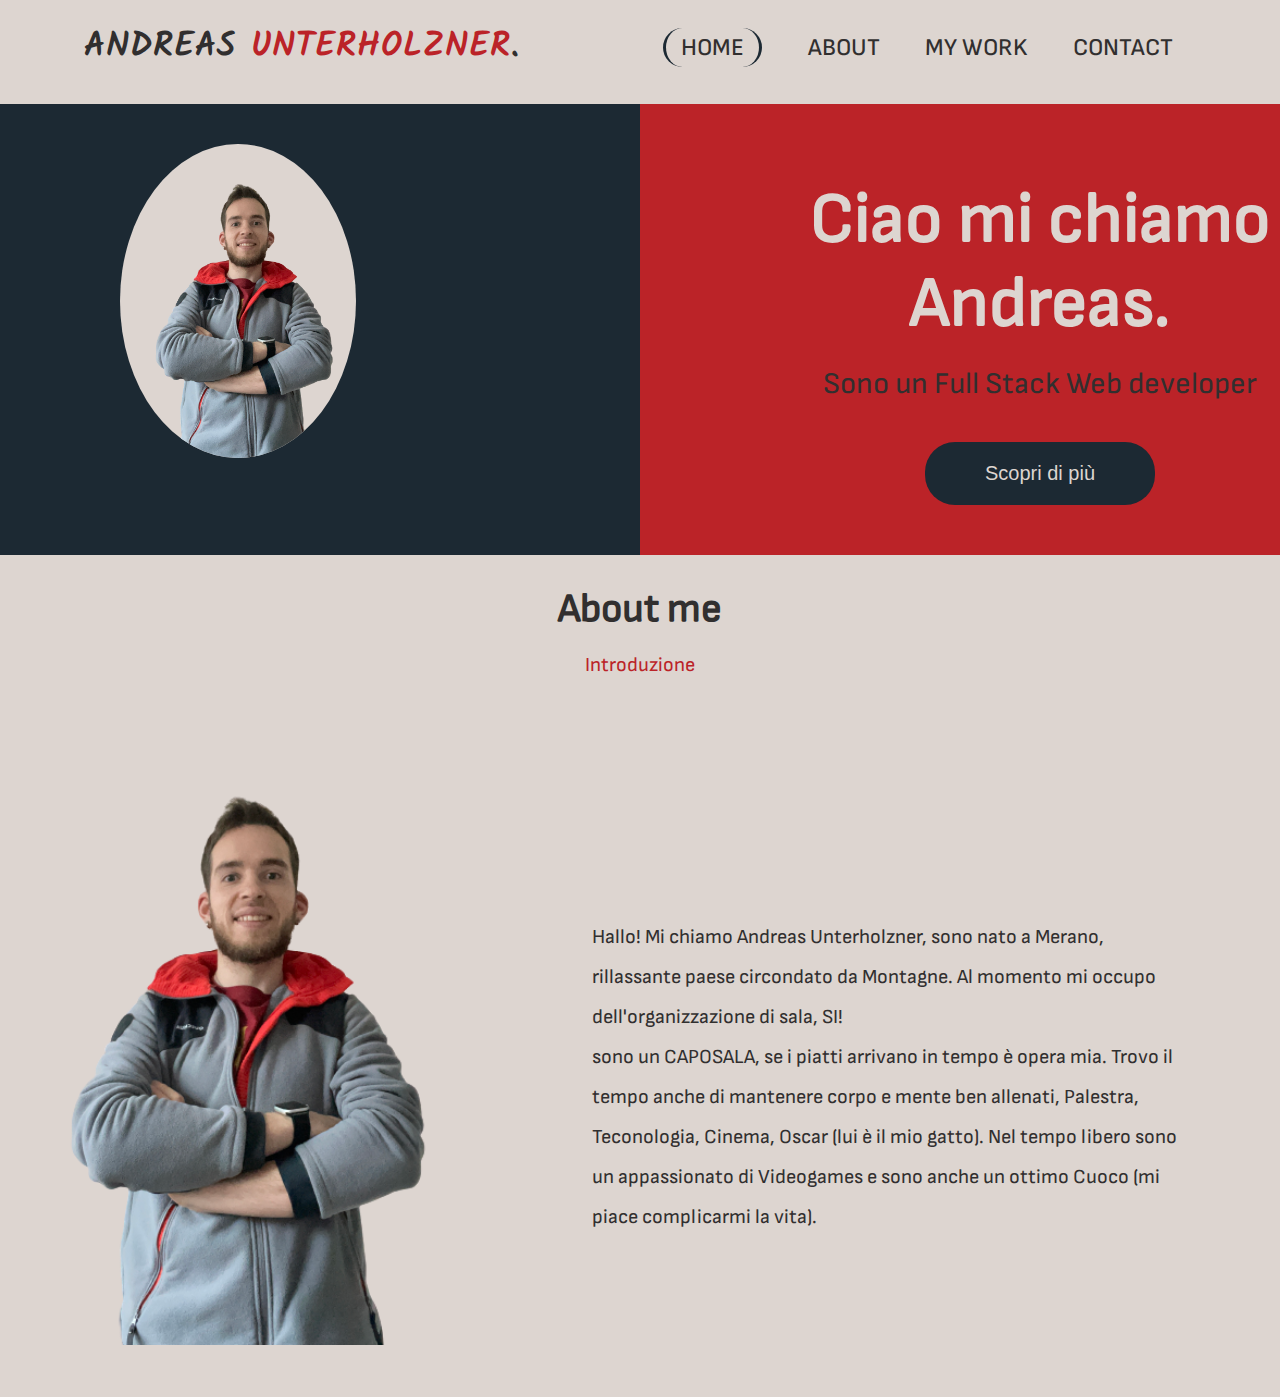
==== index.html @ 7ec91c0f "Doovrebbe funzionare tutto" ====
<!DOCTYPE html>
<html lang="en">
	<head>
		<meta charset="UTF-8" />
		<meta http-equiv="X-UA-Compatible" content="IE=edge" />
		<meta name="viewport" content="width=device-width, initial-scale=1.0" />
		<meta
			name="description"
			content="Andreas Unterholzner portfolio personale"
		/>
		<meta name="author" content="Andreas Unterholzner" />

		<link rel="stylesheet" href="assets/styles/style.css" />
		<title>Andreas Unterholzner</title>
	</head>
	<body>
		<header class="main-head">
			<nav>
				<h1 class="logo"> Andreas <span>Unterholzner</span>.</h1>
				<ul>
					<li><a href="" class="active">Home</a></li>
					<li><a href="">About</a></li>
					<li><a href="">My Work</a></li>
					<li><a href="">Contact</a></li>
				</ul>
			</nav>
		</header>

		<!-- HERO SECTION -->
		<section class="hero">
				<div class="foto-section">
					<img src="assets/images/io.png" alt="">
					
				</div>
				<div class="text-section">
					<h3>Ciao mi chiamo <br> Andreas.</h3>
					<p>Sono  un Full Stack Web developer</p>
					<button>Scopri di più</button>
				</div>
		
		</section>

		<!-- INTRO SECTION -->
		<section class="intro">
			<div class="heading">
				<h2>About me</h2>
				<span>Introduzione</span>
			</div>
			<div class="intro-container">
				<div class="intro-img">
					<img src="assets/images/io.png" alt="">
				</div>
				<div class="intro-text">
					<p>Hallo! 

						Mi chiamo Andreas Unterholzner, sono nato a Merano, rillassante  paese circondato da Montagne.
						
						Al momento mi occupo dell'organizzazione di sala, SI! <br> sono un CAPOSALA, se i piatti arrivano in tempo è opera mia.
						
						Trovo il tempo anche di mantenere corpo e mente ben allenati, Palestra, Teconologia, Cinema, Oscar (lui è il mio gatto).
						
						Nel tempo libero sono un appassionato di Videogames e sono anche un ottimo Cuoco (mi piace complicarmi la vita).</p>
						
				</div>
			</div>
		</section>
	</body>
</html>
---- assets/styles/style.css ----
/* IMPORTING FONT */
@font-face {
    font-family: 'logo';
    src: url('/assets/fonts/Kalam-Regular.ttf');
}

@font-face {
    font-family: 'normal';
    src: url('/assets/fonts/SofiaSans-Regular.ttf');
}

@font-face {
    font-family: 'medium';
    src: url('/assets/fonts/SofiaSans-Medium.ttf');
}

/* GLOBAL STYLINGS */

* {
    margin: 0;
    padding: 0;
    box-sizing: border-box;
    scroll-behavior: smooth;
}

html,
body {
    font-size: 62.5%;
}

body {
    font-family: 'normal', sans-serif;
    background: #DDD5D0;
    color: #312F2F;
}

h1 {
    font-size: 2.5rem;
}

li,
button,
label,
input,
p {
    font-size: 2rem;
}

h2 {
    font-size: 4.8rem;
}

h3 {
    font-size: 3rem;
}

h4,
h5 {
    font-size: 2.5rem;
}

button {
    padding: 2rem 6rem;
}

.heading {
    text-align: center;
    margin-top: 3rem;
}

.heading h2 {
    font-size: 4rem;
    padding-bottom: 2rem;
}

.heading span {
    font-size: 2rem;
    color: #BB2328;
    font-weight: 500;
}


/* navbar */
.main-head {
    background: #DDD5D0;
    top: 0px;
}

nav {
    display: flex;
    width: 90%;
    margin: auto;
    padding: 2rem;
    min-height: 10vh;
    align-items: center;
    flex-wrap: wrap;
}

nav h1 {
    font-family: 'logo', sans-serif;
    font-size: 3.4rem;
    text-transform: uppercase;
    flex: 1 1 40rem;
    letter-spacing: 1px;
}

nav h1 span {
    color: #BB2328;


}

nav ul {
    display: flex;
    flex: 1 1 40rem;
    justify-content: space-around;
    list-style: none;
    list-style-type: none;
    align-items: center;


}

nav ul li {
    text-decoration: none;
}

nav ul li a {
    position: relative;
    text-transform: uppercase;
    color: #312F2F;
    text-decoration: none;
    font-size: 2.4rem;
    font-family: 'medium', sans-serif;

}

nav ul li a::after {
    content: '';
    position: absolute;
    width: 100%;
    height: 3px;
    bottom: 0;
    left: 0;
    background: #BB2328;
    transform-origin: bottom left right;
    transition: transform 0.3s ease-out;
    transform: scaleX(0);

}

nav ul li a:hover::after {
    transform: scaleX(1);

}

nav ul li a:hover {
    color: #BB2328;
    border: none;
}

.active {

    border-left: 3px solid #1C2933;
    border-right: 3px solid #1C2933;
    border-radius: 4rem;
    padding: 0.5rem;
    padding-right: 1.5rem;
    padding-left: 1.5rem;
}

/* HERO SECTION  */

.hero {

    background: linear-gradient(to right,
            #1C2933 0%,
            #1C2933 50%,
            #BB2328 50%,
            #BB2328 100%);
}

.text-section {

    display: flex;
    flex: 2 1 auto;
    align-items: center;
    justify-content: center;
    flex-direction: column;
    margin-left: 80rem;
    gap: 2rem;
    margin-top: -300px;
    padding-bottom: 5rem;

}

.text-section h3 {
    font-size: 70px;
    text-align: center;
    color: #DDD5D0;
}

.text-section p {
    font-size: 30px;
}

.text-section button {
    margin-top: 20px;
    background-color: #1C2933;
    color: #DDD5D0;
    outline: none;
    border: none;
    border-radius: 3rem;
    cursor: pointer;
}

.foto-section {
    display: flex;
    justify-content: center;
    align-items: flex-start;
    flex-direction: column;
    margin-left: 10rem;
    margin-top: 1rem;
    margin-bottom: 2rem;


}

.foto-section img {
    width: 20%;
    margin-left: 20px;
    margin-top: 4rem;
    background: #DDD5D0;
    border-radius: 50%;

}

/* INTRO SECTION */

.intro-container {
    display: grid;
    grid-template-columns: repeat(2, 1fr);
    gap: 3px;
    margin-top: 4rem;
    margin-bottom: 5rem;
    margin-right: 10rem;
}

.intro-img img {
    width: 80%;
}

.intro-text {

    padding-top: 200px;
    line-height: 4rem;
}

.info-text p {
    font-weight: 500;
    font-size: 3.4rem;
    line-height: 20px;
}

/* SKILLLS SECTION */

.skills .heading {
    background-color: #1C2933;
    color: #DDD5D0;
    padding: 20px;
    padding-top: 4rem;
    text-align: center;
    justify-content: center;
}

.skill-container {
    background: #6E1B25;
    display: grid;
    grid-template-columns: repeat(4, 0.5fr);
    gap: 3px;
    padding-bottom: 2rem;
    padding-top: 3rem;
}

.skills-box {
    padding: 10rem;
    padding-right: 35rem;
    margin: 16px;
    box-shadow: 5px 5px 14px 5px #ddd5d0;
    border-radius: 3rem;
    padding-right: 2rem;


}

.skills-box img {

    justify-content: center;
    margin-left: 1rem;
    width: 50%;
    height: 80%;
    object-fit: contain;
    align-content: center;
    margin-top: 1em;
    align-content: center;

}

.skills-box h2 {
    color: #DDD5D0;
    font-size: 30px;
    text-align: center;
    padding-bottom: 1rem;
    margin-left: -8rem;
}

.skills-box p {
    color: #DDD5D0;
    font-size: 1.7rem;
    text-align: center;
    margin-left: -8rem;
}

/* PORTFOLIO SECTION */

.progetti-container{
    min-height: 10vh;
    padding-top: 5rem;
    padding-bottom: 4rem;
}
.progetti-container p{
    text-align: center;
    font-size: 3rem;


}
.progetti-container button{
    display: flex;
    justify-content: center;
    align-content: center;
    margin-left: 60rem;
    margin-top: 4rem;
    outline: none;
    background-color: #BB2328;
    border: none;
    border-radius: 2rem;
    color: #DDD5D0;



}
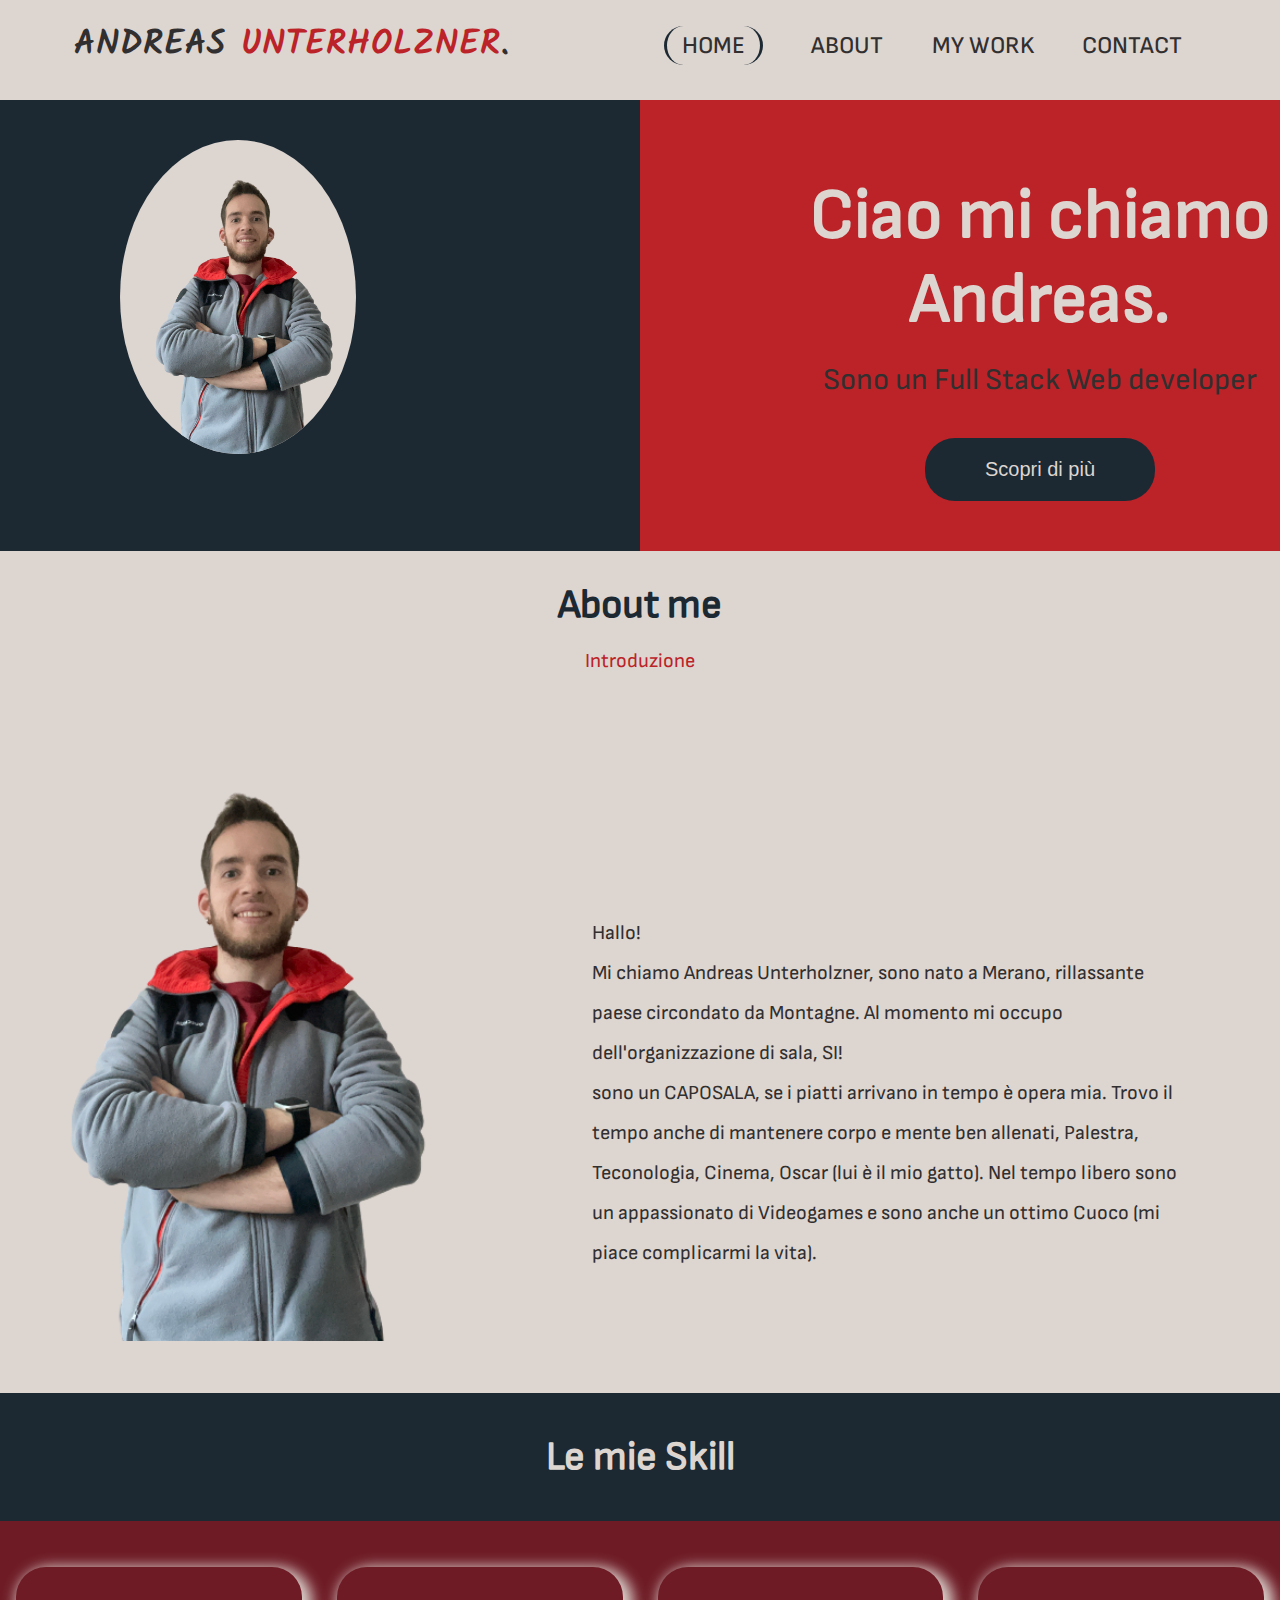
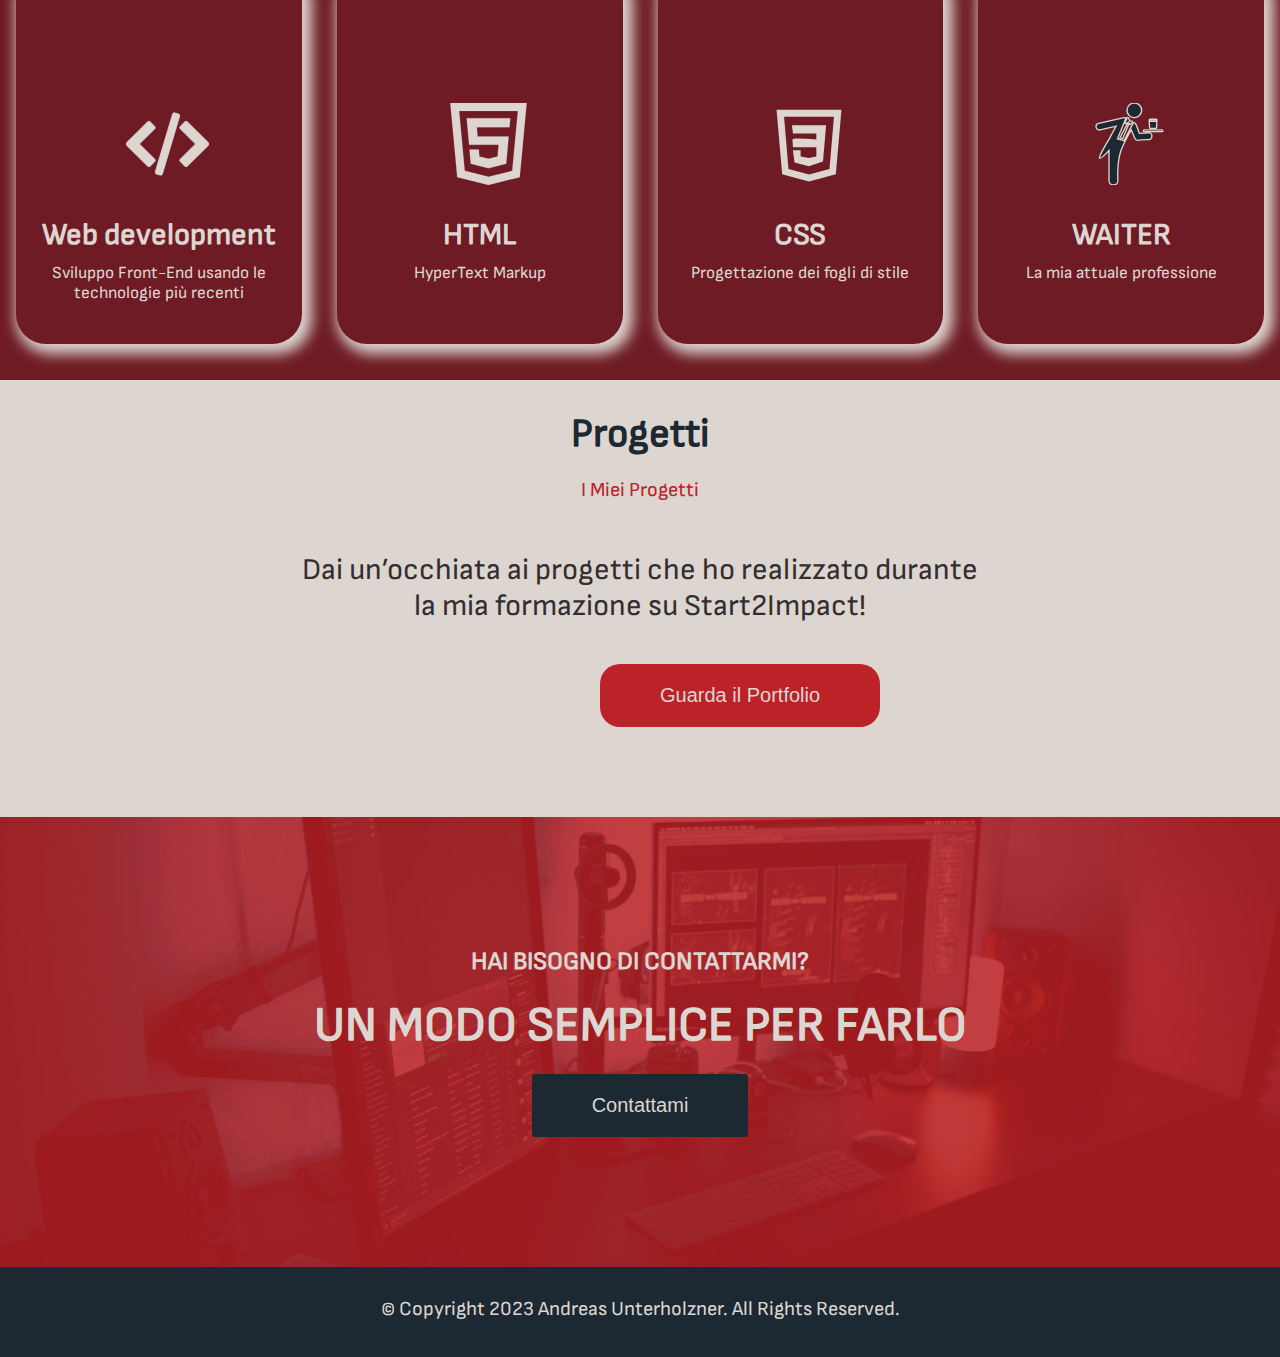
==== commit fcea02c3: "Creato la pagina iniziale del  mio sito" ====
--- a/index.html
+++ b/index.html
@@ -10,16 +10,16 @@
 		/>
 		<meta name="author" content="Andreas Unterholzner" />
 
-		<link rel="stylesheet" href="assets/styles/style.css" />
+		<link rel="stylesheet" href="/assets/styles/style.css" />
 		<title>Andreas Unterholzner</title>
 	</head>
 	<body>
 		<header class="main-head">
 			<nav>
-				<h1 class="logo"> Andreas <span>Unterholzner</span>.</h1>
+				<h1 class="logo">Andreas <span>Unterholzner</span>.</h1>
 				<ul>
-					<li><a href="" class="active">Home</a></li>
-					<li><a href="">About</a></li>
+					<li><a href="index.html" class="active">Home</a></li>
+					<li><a href="about-me.html">About</a></li>
 					<li><a href="">My Work</a></li>
 					<li><a href="">Contact</a></li>
 				</ul>
@@ -28,16 +28,17 @@
 
 		<!-- HERO SECTION -->
 		<section class="hero">
-				<div class="foto-section">
-					<img src="assets/images/io.png" alt="">
-					
-				</div>
-				<div class="text-section">
-					<h3>Ciao mi chiamo <br> Andreas.</h3>
-					<p>Sono  un Full Stack Web developer</p>
-					<button>Scopri di più</button>
-				</div>
-		
+			<div class="foto-section">
+				<img src="assets/images/io.png" alt="" />
+			</div>
+			<div class="text-section">
+				<h3>
+					Ciao mi chiamo <br />
+					Andreas.
+				</h3>
+				<p>Sono un Full Stack Web developer</p>
+				<button>Scopri di più</button>
+			</div>
 		</section>
 
 		<!-- INTRO SECTION -->
@@ -48,21 +49,74 @@
 			</div>
 			<div class="intro-container">
 				<div class="intro-img">
-					<img src="assets/images/io.png" alt="">
+					<img src="assets/images/io.png" alt="" />
 				</div>
 				<div class="intro-text">
-					<p>Hallo! 
-
-						Mi chiamo Andreas Unterholzner, sono nato a Merano, rillassante  paese circondato da Montagne.
-						
-						Al momento mi occupo dell'organizzazione di sala, SI! <br> sono un CAPOSALA, se i piatti arrivano in tempo è opera mia.
-						
-						Trovo il tempo anche di mantenere corpo e mente ben allenati, Palestra, Teconologia, Cinema, Oscar (lui è il mio gatto).
-						
-						Nel tempo libero sono un appassionato di Videogames e sono anche un ottimo Cuoco (mi piace complicarmi la vita).</p>
-						
+					<p>
+						Hallo! <br />
+						Mi chiamo Andreas Unterholzner, sono nato a Merano, rillassante
+						paese circondato da Montagne. Al momento mi occupo
+						dell'organizzazione di sala, SI! <br />
+						sono un CAPOSALA, se i piatti arrivano in tempo è opera mia. Trovo
+						il tempo anche di mantenere corpo e mente ben allenati, Palestra,
+						Teconologia, Cinema, Oscar (lui è il mio gatto). Nel tempo libero
+						sono un appassionato di Videogames e sono anche un ottimo Cuoco (mi
+						piace complicarmi la vita).
+					</p>
 				</div>
 			</div>
 		</section>
+		<!-- SKILLS SECTION  -->
+		<section class="skills">
+			<div class="heading">
+				<h2>Le mie Skill</h2>
+			</div>
+			<div class="skill-container">
+				<div class="skills-box">
+					<img src="assets/svgs/code.svg" alt="" />
+					<h2>Web development</h2>
+					<p>Sviluppo Front-End usando le technologie più recenti</p>
+				</div>
+				<div class="skills-box">
+					<img src="assets/svgs/html.svg" alt="" />
+					<h2>HTML</h2>
+					<p>HyperText Markup</p>
+				</div>
+				<div class="skills-box">
+					<img src="assets/svgs/css.svg" alt="" />
+					<h2>CSS</h2>
+					<p>Progettazione dei fogli di stile</p>
+				</div>
+				<div class="skills-box">
+					<img src="assets/svgs/waiter.svg" alt="" />
+					<h2>WAITER</h2>
+					<p>La mia attuale professione</p>
+				</div>
+			</div>
+		</section>
+		<!-- PORTFOLIO SECTION -->
+		<section class="progetti">
+			<div class="heading">
+				<h2>Progetti</h2>
+				<span>I Miei Progetti</span>
+			</div>
+			<div class="progetti-container">
+				<p>Dai un’occhiata ai progetti che ho realizzato durante <br> la mia formazione su Start2Impact!</p>
+				<button>Guarda il Portfolio</button>
+			</div>
+		</section>
+		<!-- CONTACT SECTION -->
+		<section class="contact">
+			<div class="contact-container">
+				<h1>hai bisogno di contattarmi?</h1>
+				<h2>un modo semplice per farlo</h2>
+				<button>Contattami</button>
+			</div>
+		</section>
+		<!-- FOOTER SECTION -->
+		<footer>
+			<p>&#169; Copyright 2023 Andreas Unterholzner. All Rights Reserved.</p>
+
+		</footer>
 	</body>
 </html>
--- a/assets/styles/style.css
+++ b/assets/styles/style.css
@@ -66,11 +66,13 @@
 .heading {
     text-align: center;
     margin-top: 3rem;
+    color: #1C2933;
 }
 
 .heading h2 {
     font-size: 4rem;
     padding-bottom: 2rem;
+    
 }
 
 .heading span {
@@ -90,7 +92,7 @@
     display: flex;
     width: 90%;
     margin: auto;
-    padding: 2rem;
+    padding: 1rem;
     min-height: 10vh;
     align-items: center;
     flex-wrap: wrap;
@@ -212,6 +214,11 @@
     border: none;
     border-radius: 3rem;
     cursor: pointer;
+transition: all .2s ease-in-out;
+
+}
+.text-section button:hover{
+    background-color: rgba(33, 55, 72, 0.9) ;
 }
 
 .foto-section {
@@ -245,6 +252,10 @@
     margin-bottom: 5rem;
     margin-right: 10rem;
 }
+.intro .heading{
+    color: #1C2933;
+
+}
 
 .intro-img img {
     width: 80%;
@@ -266,7 +277,7 @@
 
 .skills .heading {
     background-color: #1C2933;
-    color: #DDD5D0;
+   color: #DDD5D0;
     padding: 20px;
     padding-top: 4rem;
     text-align: center;
@@ -323,18 +334,20 @@
 
 /* PORTFOLIO SECTION */
 
-.progetti-container{
+.progetti-container {
     min-height: 10vh;
     padding-top: 5rem;
-    padding-bottom: 4rem;
-}
-.progetti-container p{
+    padding-bottom: 9rem;
+}
+
+.progetti-container p {
     text-align: center;
     font-size: 3rem;
 
 
 }
-.progetti-container button{
+
+.progetti-container button {
     display: flex;
     justify-content: center;
     align-content: center;
@@ -345,7 +358,68 @@
     border: none;
     border-radius: 2rem;
     color: #DDD5D0;
-
-
-
+    cursor: pointer;
+    transition: all .2s ease-in;
+    
+}
+.progetti-container button:hover{
+    background-color: rgba(205, 37, 42,0.9);
+}
+
+/* CONTACT SECTION */
+.contact {
+    width: 100%;
+    height: 50vh;
+    background-position: center;
+    background-size: cover;
+    background-image: url("/assets/images/pc.jpg");
+}
+
+.contact-container {
+    width: 100%;
+    height: 50vh;
+    background-color: rgba(185, 30, 35, 0.85);
+    display: flex;
+    justify-content: center;
+    flex-direction: column;
+    align-content: center;
+    align-items: center;
+    text-transform: uppercase;
+    color: #DDD5D0;
+
+}
+
+.contact-container h1,
+h2 {
+    padding-bottom: 2rem;
+   
+}
+
+.contact-container button {
+    background-color: #1C2933;
+    color: #DDD5D0;
+    outline: none;
+    border: none;
+    border-radius: 3px;
+    transition: all .2s ease;
+
+}
+
+.contact-container button:hover {
+    background-color: rgba(33, 55, 72, 0.9);
+}
+/* FOOTER SECTION */
+footer{
+    min-height: 10vh;
+    background-color: #1C2933;
+}
+footer p{
+    color: #DDD5D0;
+    display: flex;
+    flex-direction: row;
+    align-items: center;
+    justify-content: center;
+    align-content: center;
+   text-align: center;
+   padding: 3rem;
 }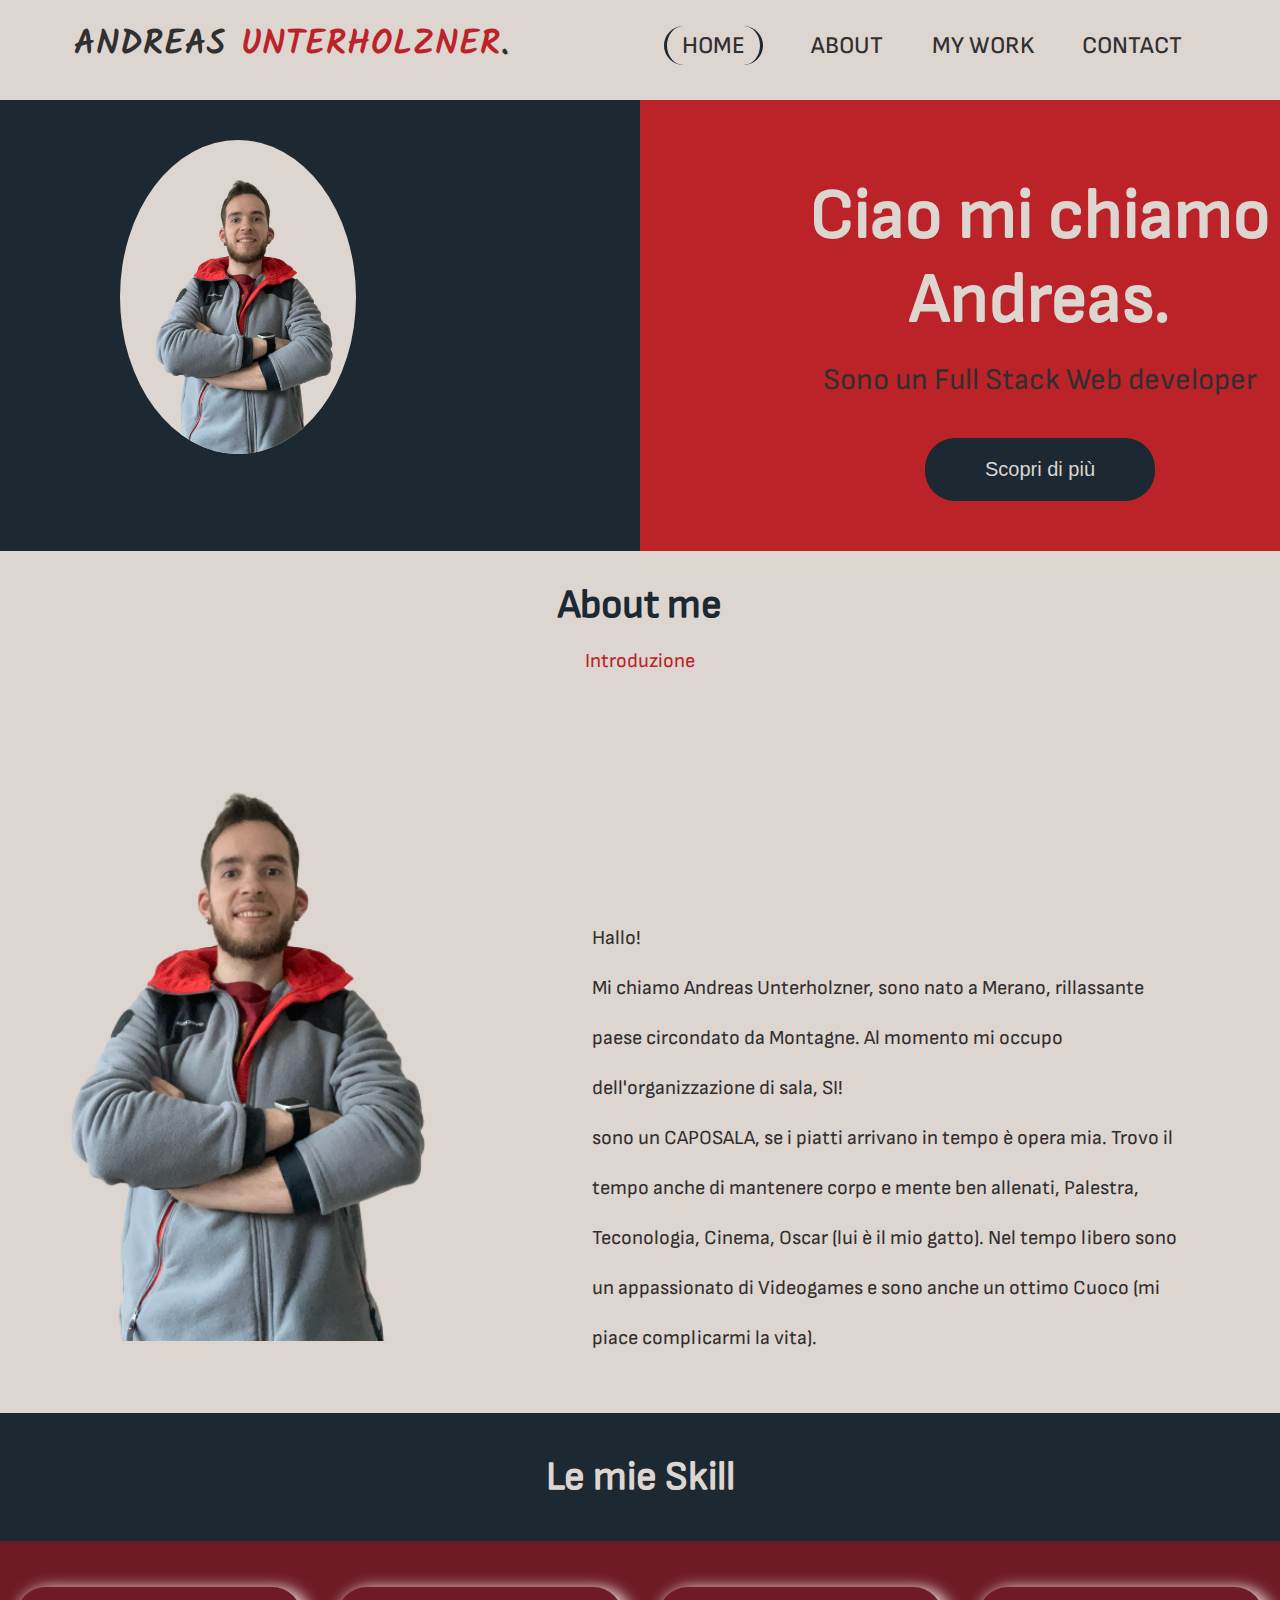
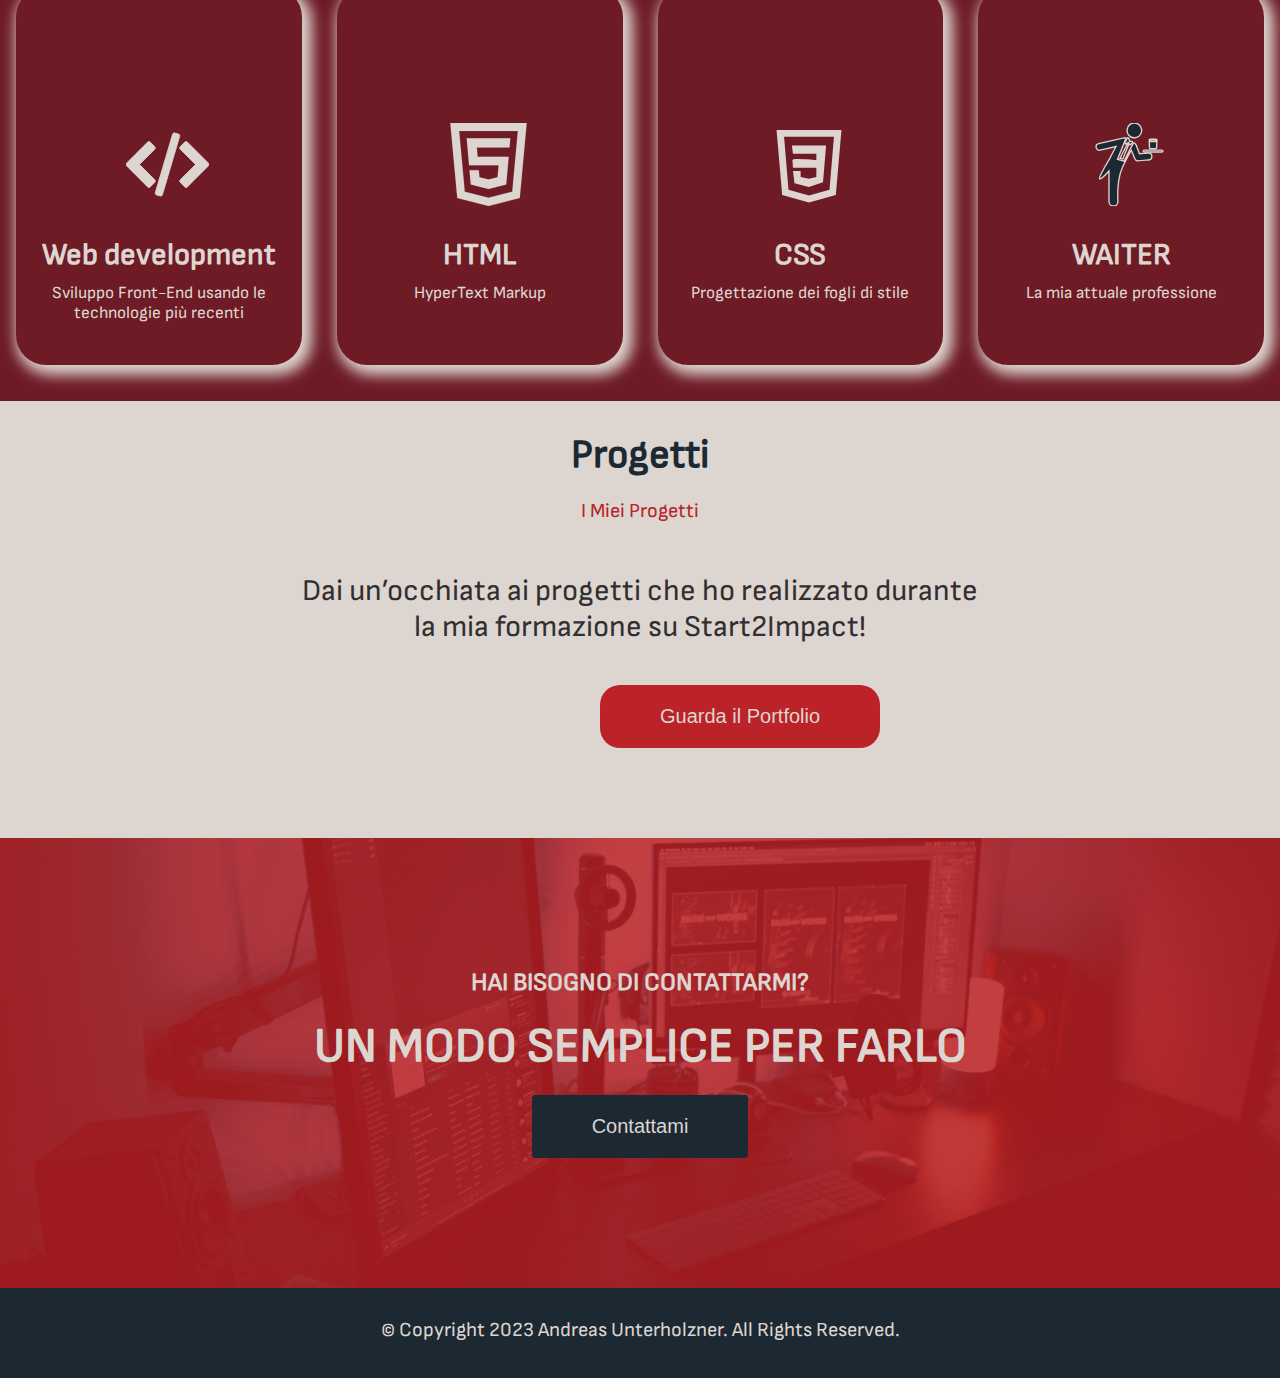
==== commit 1d51778c: "Creato la sezione contatto ancora da definire" ====
--- a/index.html
+++ b/index.html
@@ -10,7 +10,8 @@
 		/>
 		<meta name="author" content="Andreas Unterholzner" />
 
-		<link rel="stylesheet" href="/assets/styles/style.css" />
+		<link rel="stylesheet" href="assets/styles/style.css" />
+		<link rel="stylesheet" href="https://cdnjs.cloudflare.com/ajax/libs/font-awesome/6.2.1/css/all.min.css">
 		<title>Andreas Unterholzner</title>
 	</head>
 	<body>
@@ -21,7 +22,7 @@
 					<li><a href="index.html" class="active">Home</a></li>
 					<li><a href="about-me.html">About</a></li>
 					<li><a href="">My Work</a></li>
-					<li><a href="">Contact</a></li>
+					<li><a href="conatct.html">Contact</a></li>
 				</ul>
 			</nav>
 		</header>
@@ -37,7 +38,8 @@
 					Andreas.
 				</h3>
 				<p>Sono un Full Stack Web developer</p>
-				<button>Scopri di più</button>
+				<a href="about-me.html">
+				<button>Scopri di più</button></a>
 			</div>
 		</section>
 
@@ -49,7 +51,7 @@
 			</div>
 			<div class="intro-container">
 				<div class="intro-img">
-					<img src="assets/images/io.png" alt="" />
+					<img src="assets/images/io.png" alt="">
 				</div>
 				<div class="intro-text">
 					<p>
@@ -102,7 +104,8 @@
 			</div>
 			<div class="progetti-container">
 				<p>Dai un’occhiata ai progetti che ho realizzato durante <br> la mia formazione su Start2Impact!</p>
-				<button>Guarda il Portfolio</button>
+				<a href="index.html">
+				<button>Guarda il Portfolio</button></a>
 			</div>
 		</section>
 		<!-- CONTACT SECTION -->
@@ -110,7 +113,8 @@
 			<div class="contact-container">
 				<h1>hai bisogno di contattarmi?</h1>
 				<h2>un modo semplice per farlo</h2>
-				<button>Contattami</button>
+				<a href="./conatct.html">
+				<button>Contattami</button></a>
 			</div>
 		</section>
 		<!-- FOOTER SECTION -->
--- a/assets/styles/style.css
+++ b/assets/styles/style.css
@@ -1,17 +1,21 @@
 /* IMPORTING FONT */
 @font-face {
     font-family: 'logo';
-    src: url('/assets/fonts/Kalam-Regular.ttf');
+    src: url('../fonts/Kalam-Regular.ttf');
 }
 
 @font-face {
     font-family: 'normal';
-    src: url('/assets/fonts/SofiaSans-Regular.ttf');
+    src: url('../fonts/SofiaSans-Regular.ttf');
 }
 
 @font-face {
     font-family: 'medium';
-    src: url('/assets/fonts/SofiaSans-Medium.ttf');
+    src: url('../fonts/SofiaSans-Medium.ttf');
+}
+@font-face {
+    font-family: 'bold' ;
+    src: url('../fonts/SofiaSans-ExtraBold.ttf');
 }
 
 /* GLOBAL STYLINGS */
@@ -22,7 +26,10 @@
     box-sizing: border-box;
     scroll-behavior: smooth;
 }
-
+a{
+    list-style: none;
+    text-decoration: none;
+}
 html,
 body {
     font-size: 62.5%;
@@ -267,10 +274,11 @@
     line-height: 4rem;
 }
 
-.info-text p {
+.intro-text p {
     font-weight: 500;
-    font-size: 3.4rem;
-    line-height: 20px;
+    font-size: 2rem;
+    line-height: 50px;
+    
 }
 
 /* SKILLLS SECTION */
@@ -372,7 +380,7 @@
     height: 50vh;
     background-position: center;
     background-size: cover;
-    background-image: url("/assets/images/pc.jpg");
+    background-image: url("../images/pc.jpg");
 }
 
 .contact-container {
@@ -422,4 +430,213 @@
     align-content: center;
    text-align: center;
    padding: 3rem;
-}+}
+/* about me page */
+aside{
+    min-height: 30vh;
+    background-color: #BB2328;
+}
+aside h2{
+    display: flex;
+    align-items: center;
+    justify-content: center;
+    flex-direction: column;
+    align-content: center;
+    text-align: center;
+    padding-top: 7rem;
+    font-size: 8rem;
+    color: #DDD5D0;
+
+}
+.about-container{
+    display: grid;
+    grid-template-columns: repeat(2,1fr);
+    gap: 1rem;
+    margin-top: 4rem;
+    margin-right: 2rem;
+    margin-left: 22rem;
+
+}
+.about-container img{
+    width: 80%;
+}
+.about-container p{
+    text-align: left;
+    padding: 3rem;
+
+}
+.about-text b{
+    font-family: 'bold', sans-serif ;
+
+}
+.about-container button{
+    align-content: center;
+    margin-left: 20rem;
+    margin-top: 2rem;
+    padding: 2rem 6rem;
+    text-align: center;
+    margin-top: 1rem;
+}
+.esperienze-container{
+    margin-top: 22rem;
+    display: grid;
+    grid-template-columns: repeat(2,1fr);
+    padding-bottom: 10rem;
+    
+}
+.sinistra{
+    padding-bottom: 2rem;
+    margin-left: 10rem;
+}
+.sinistra h2{
+    color: #BB2328;
+}
+.sinistra p{
+    line-height: 40px;
+    font-size: 22px;
+  
+}
+.destra{
+    margin-top: 5rem;
+    padding-bottom: 3rem;
+    margin-left: 8rem;
+}
+.destra h4{
+    padding-bottom: 2rem;
+}
+.destra p{
+    padding-bottom: 2rem;
+}
+
+/* conatct me page */
+
+aside h2{
+    letter-spacing: 2px;
+}
+.contact-me{
+    padding-top: 9rem;
+}
+.contact-container{
+    position: relative;
+    display: flex;
+   
+  
+}
+.contact-box{
+    display: grid;
+    grid-template-columns: repeat(2, 1fr);
+    margin-right: 9rem;
+    margin-bottom: 3rem;
+}
+.left{
+    display: flex;
+    flex-direction: column;
+    margin-left: 2rem;
+    align-items: center;
+    padding: 2rem;
+}
+.left h2{
+    color: #BB2328;
+    letter-spacing: 2px;
+}
+.left p{
+    padding-bottom: 3rem;
+    line-height: 4rem;
+}
+.right{
+    display: flex;
+    font-display: column;
+    align-content: center;
+    justify-content: center;
+    padding: 2rem;
+    background: #6E1B25;
+    color: #DDD5D0;
+    margin-left: 9rem;
+    
+    box-shadow: 12px 7px 15px -1px #1C2933;
+   
+}
+label{
+    padding-top: 3rem;
+    padding-bottom: 2rem;
+    display: flex;
+    flex-direction: column;
+    font-family: 'bold', sans-serif;
+    letter-spacing: 1px;
+    
+    
+
+}
+form input{
+    outline: none;
+    width: 32rem;
+    padding: 1rem;
+    
+}
+textarea{
+   width: 32rem;
+    resize: none;
+    outline: none;
+    padding-bottom: 32rem;
+}
+form button{
+    display: flex;
+    margin-top: 4rem;
+    align-items: center;
+    justify-content: center;
+    margin-bottom: 3rem;
+    border-radius: 1rem;
+    outline: none;
+    border: none;
+}
+
+/* footer section */
+.footer{
+    min-height: 40vh;
+    background: #c5c4c3;
+    
+
+}
+.footer-container{
+    display: grid;
+    grid-template-columns: repeat(2,1fr);
+    padding-top: 10rem;
+}
+.social{
+   margin-left: 3rem;
+   padding-bottom: 4rem;
+}
+.social h2{
+    color: #BB2328;
+    padding-bottom: 7rem;
+    margin-left: 4rem;
+
+}
+.social a{
+    font-size: 60px;
+    margin-left: 4rem;
+    color: #1C2933;
+    width: 50px;
+    text-align: center;
+    text-decoration: none;
+}
+.social a:hover{
+    color: #BB2328;
+}
+.text-social{
+    margin-left: 10rem;
+}
+.text-social h3{
+    font-size: 32px;
+    padding-bottom: 6rem;
+}
+.text-social p{
+    margin-left: 4rem;
+}
+
+
+
+
+
+
+
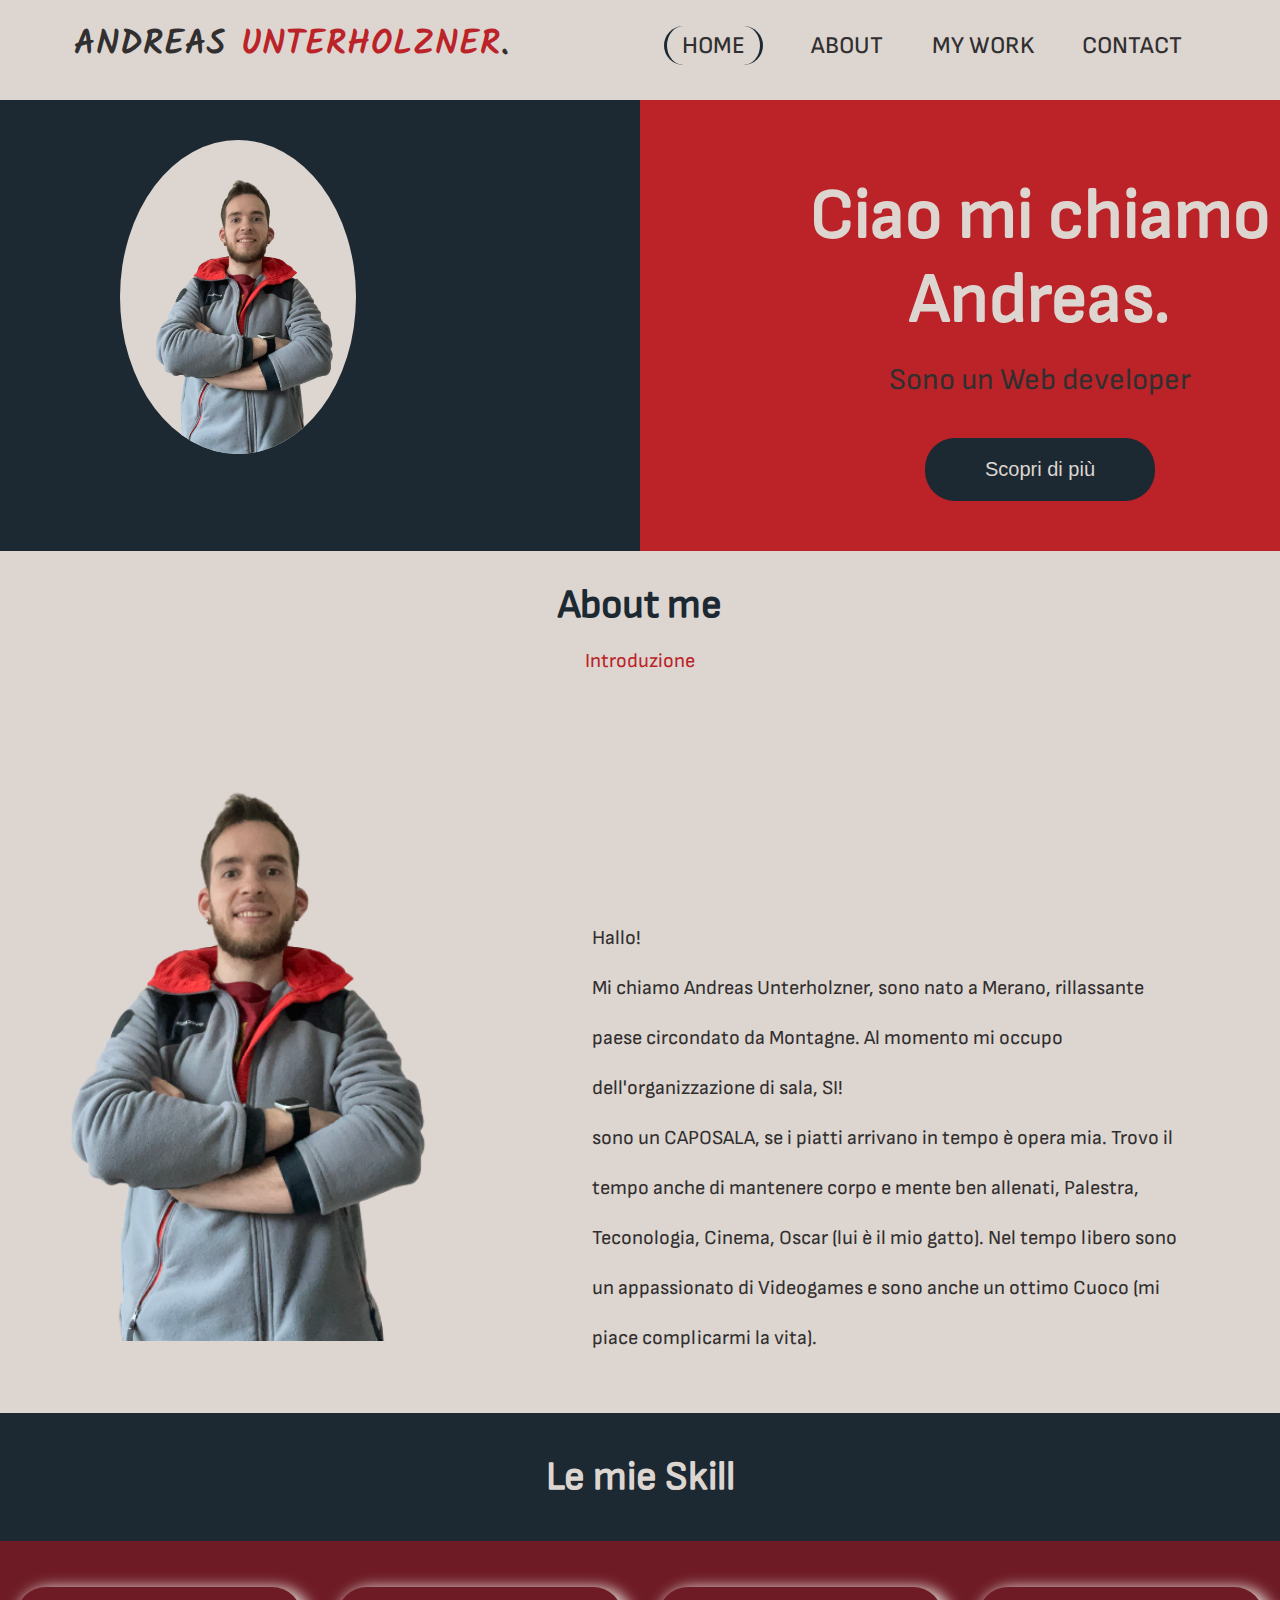
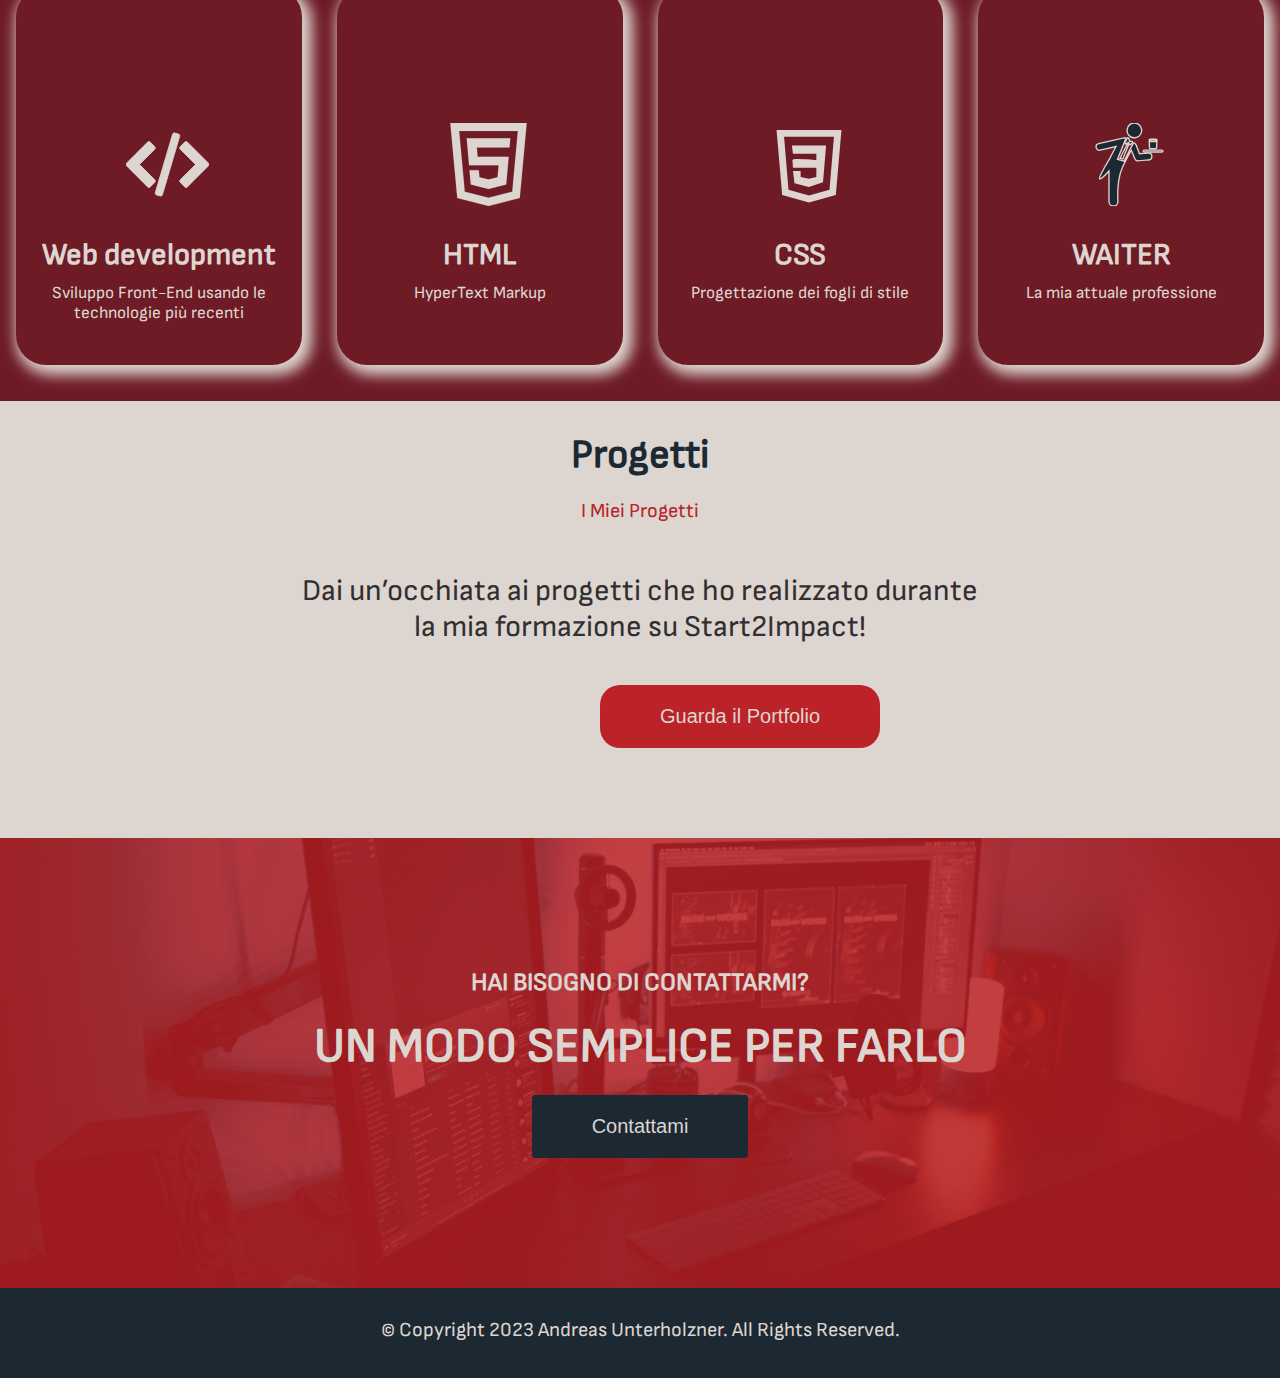
==== commit 06010a68: "correzione errori" ====
--- a/index.html
+++ b/index.html
@@ -4,6 +4,28 @@
 		<meta charset="UTF-8" />
 		<meta http-equiv="X-UA-Compatible" content="IE=edge" />
 		<meta name="viewport" content="width=device-width, initial-scale=1.0" />
+		<link
+			rel="apple-touch-icon"
+			sizes="180x180"
+			href="assets/icon/apple-touch-icon.png"
+		/>
+		<link
+			rel="icon"
+			type="image/png"
+			sizes="32x32"
+			href="assets/icon/favicon-32x32.png"
+		/>
+		<link
+			rel="icon"
+			type="image/png"
+			sizes="16x16"
+			href="assets/icon/favicon-16x16.png"
+		/>
+		<link rel="manifest" href="/site.webmanifest" />
+		<link rel="mask-icon" href="/safari-pinned-tab.svg" color="#5bbad5" />
+		<meta name="msapplication-TileColor" content="#da532c" />
+		<meta name="theme-color" content="#ffffff" />
+
 		<meta
 			name="description"
 			content="Andreas Unterholzner portfolio personale"
@@ -11,7 +33,10 @@
 		<meta name="author" content="Andreas Unterholzner" />
 
 		<link rel="stylesheet" href="assets/styles/style.css" />
-		<link rel="stylesheet" href="https://cdnjs.cloudflare.com/ajax/libs/font-awesome/6.2.1/css/all.min.css">
+		<link
+			rel="stylesheet"
+			href="https://cdnjs.cloudflare.com/ajax/libs/font-awesome/6.2.1/css/all.min.css"
+		/>
 		<title>Andreas Unterholzner</title>
 	</head>
 	<body>
@@ -37,9 +62,8 @@
 					Ciao mi chiamo <br />
 					Andreas.
 				</h3>
-				<p>Sono un Full Stack Web developer</p>
-				<a href="about-me.html">
-				<button>Scopri di più</button></a>
+				<p>Sono un Web developer</p>
+				<a href="about-me.html"> <button>Scopri di più</button></a>
 			</div>
 		</section>
 
@@ -51,7 +75,7 @@
 			</div>
 			<div class="intro-container">
 				<div class="intro-img">
-					<img src="assets/images/io.png" alt="">
+					<img src="assets/images/io.png" alt="" />
 				</div>
 				<div class="intro-text">
 					<p>
@@ -103,9 +127,11 @@
 				<span>I Miei Progetti</span>
 			</div>
 			<div class="progetti-container">
-				<p>Dai un’occhiata ai progetti che ho realizzato durante <br> la mia formazione su Start2Impact!</p>
-				<a href="index.html">
-				<button>Guarda il Portfolio</button></a>
+				<p>
+					Dai un’occhiata ai progetti che ho realizzato durante <br />
+					la mia formazione su Start2Impact!
+				</p>
+				<a href="index.html"> <button>Guarda il Portfolio</button></a>
 			</div>
 		</section>
 		<!-- CONTACT SECTION -->
@@ -113,14 +139,12 @@
 			<div class="contact-container">
 				<h1>hai bisogno di contattarmi?</h1>
 				<h2>un modo semplice per farlo</h2>
-				<a href="./conatct.html">
-				<button>Contattami</button></a>
+				<a href="./conatct.html"> <button>Contattami</button></a>
 			</div>
 		</section>
 		<!-- FOOTER SECTION -->
 		<footer>
 			<p>&#169; Copyright 2023 Andreas Unterholzner. All Rights Reserved.</p>
-
 		</footer>
 	</body>
 </html>
--- a/assets/styles/style.css
+++ b/assets/styles/style.css
@@ -87,6 +87,7 @@
     color: #BB2328;
     font-weight: 500;
 }
+
 
 
 /* navbar */
@@ -153,7 +154,7 @@
     left: 0;
     background: #BB2328;
     transform-origin: bottom left right;
-    transition: transform 0.3s ease-out;
+    transition: transform 0.9s ease-out;
     transform: scaleX(0);
 
 }
@@ -588,6 +589,7 @@
     border-radius: 1rem;
     outline: none;
     border: none;
+    cursor: pointer;
 }
 
 /* footer section */
